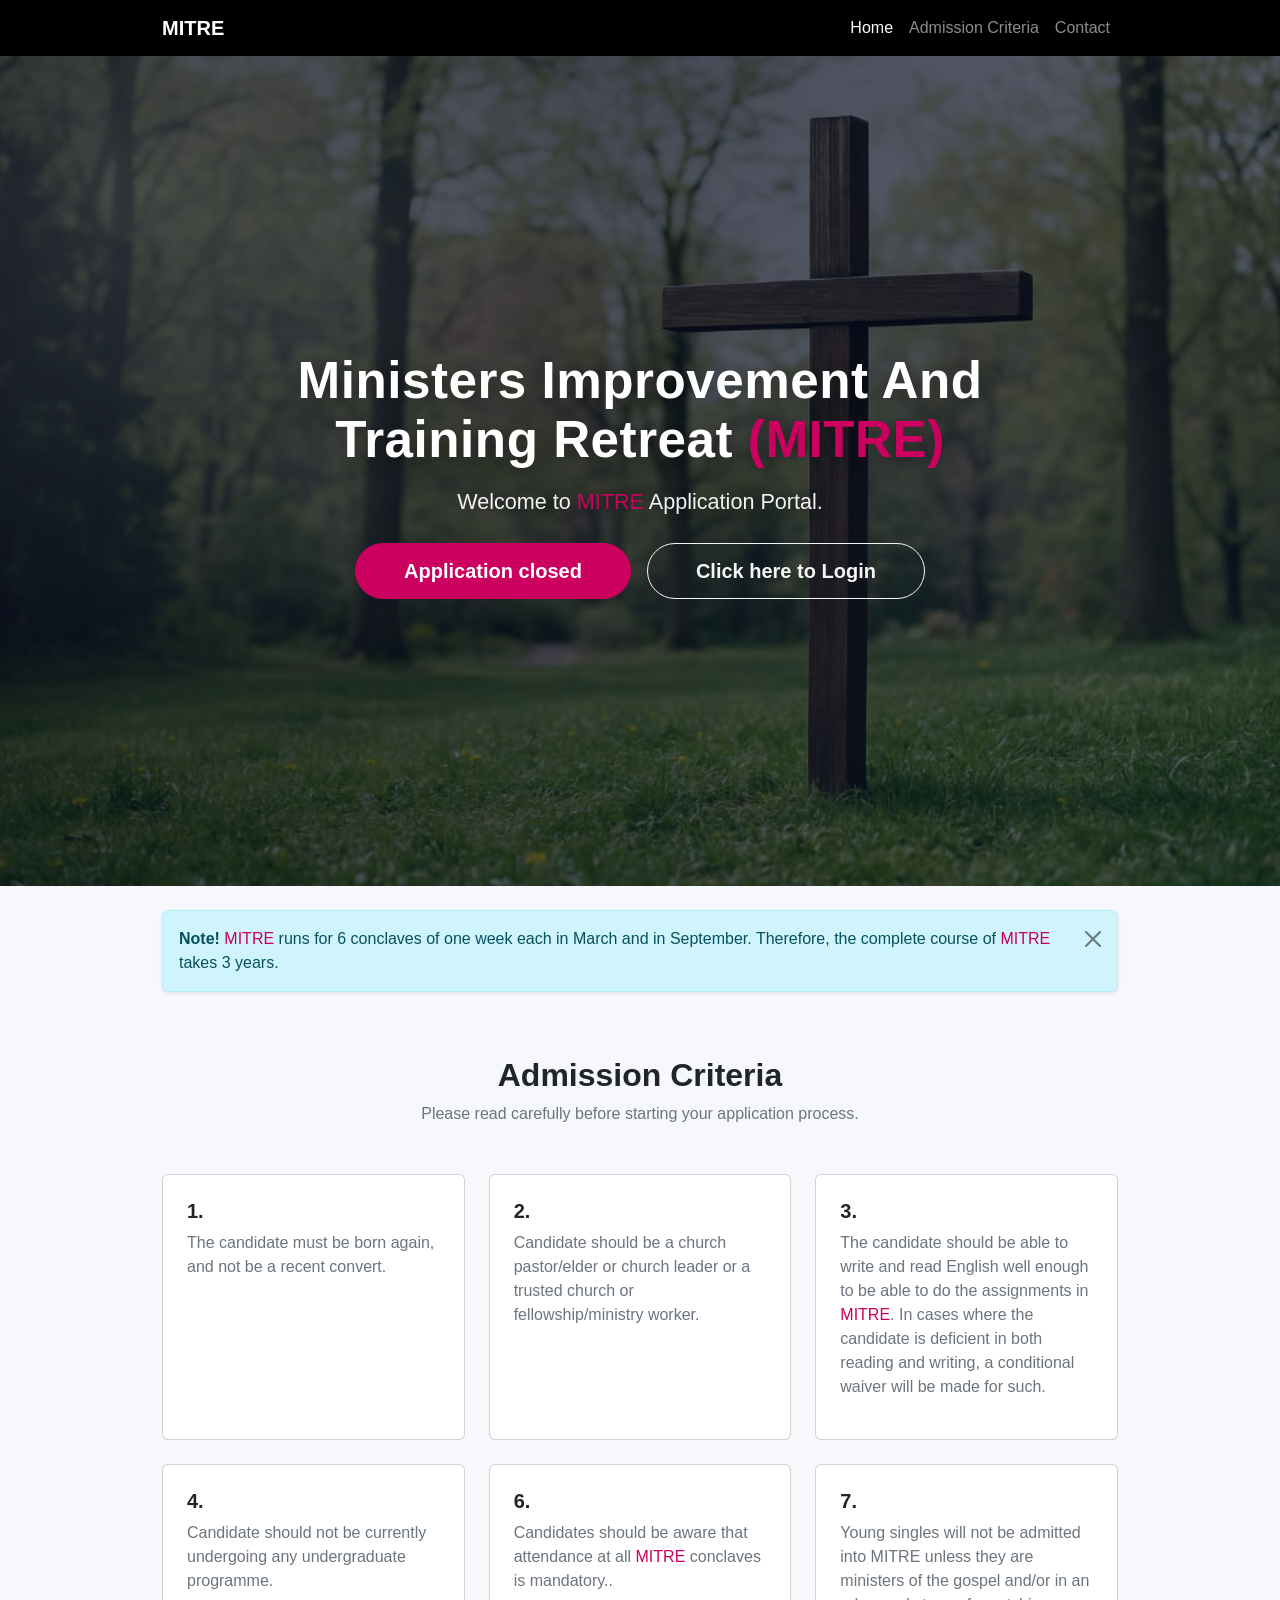
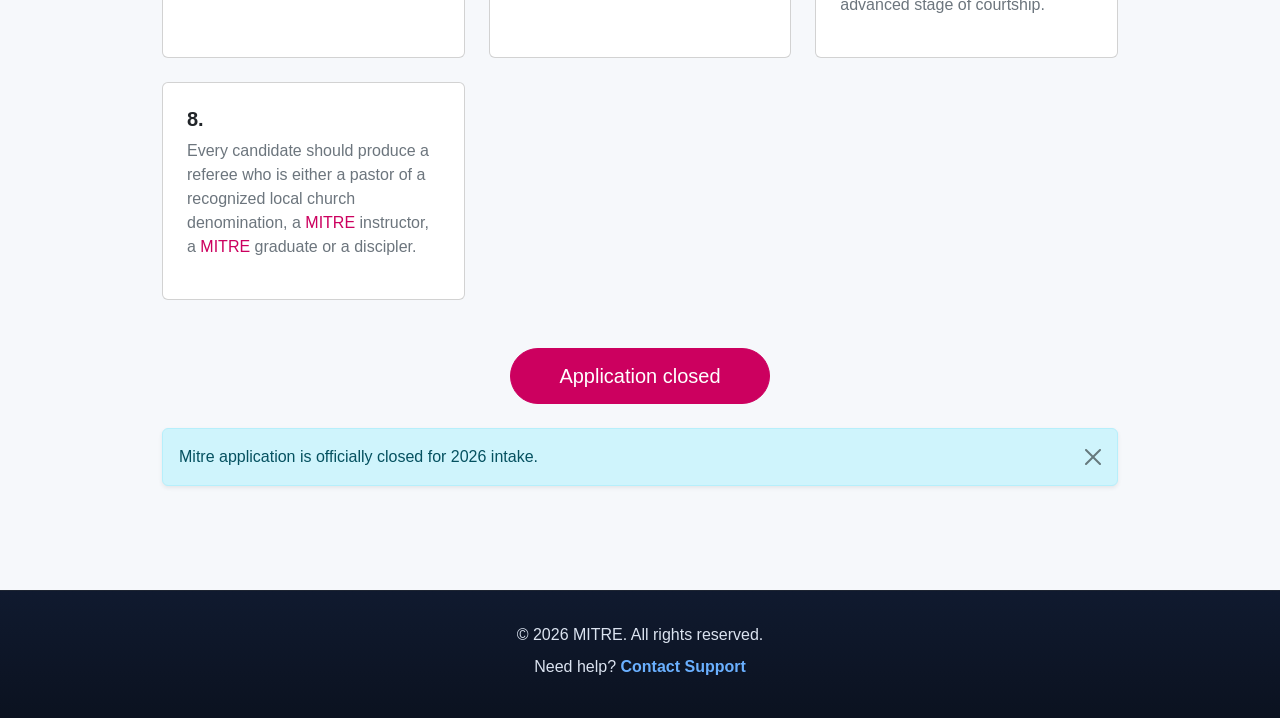
==== index.html @ a61f624f "almost getting close" ====
<!DOCTYPE html>
<html lang="en">

<head>
  <meta charset="UTF-8">
  <meta name="viewport" content="width=device-width, initial-scale=1.0">
  <meta http-equiv="X-UA-Compatible" content="ie=edge">

  <meta name="keywords" content="Discipleship, discipleship works, discipleship labour, discipleship in kaduna state Nigeria, MITRE">
  <meta name="description" content="Ministers Improvement And Training Retreat, MITRE, Threshers Team Ministry, Kaduna">
  <link rel="stylesheet" href="https://cdnjs.cloudflare.com/ajax/libs/font-awesome/6.0.0-beta3/css/all.min.css" />
  <link rel="stylesheet" href="public/assets/css/bootstrap.css" />
  <link rel="stylesheet" href="public/assets/css/styles.css" />
  <link rel="apple-touch-icon" sizes="180x180" href="public/assets/img/apple-touch-icon.png">
  <link rel="icon" type="image/png" sizes="32x32" href="public/assets/img/favicon-32x32.png">
  <link rel="icon" type="image/png" sizes="16x16" href="public/assets/img/favicon-16x16.png">
    <link rel="manifest" href="site.webmanifest">
  <link rel="stylesheet" href="https://cdn.jsdelivr.net/npm/bootstrap-icons@1.13.1/font/bootstrap-icons.min.css">

  <title>MITRE - Application Portal</title>
</head>
    <body class="home-page">
        <!-- Page Loader -->
        <div id="loader" class="page-loader" aria-hidden="true">
            <div class="loader-core">
                <div class="spinner-border text-primary" role="status">
                    <span class="visually-hidden">Loading...</span>
                </div>
                <p class="loader-label mb-0">Loading portal...</p>
            </div>
        </div>
        <!-- Navbar -->
        <nav class="navbar navbar-expand-lg navbar-dark bg-dark">
            <div class="container">
                <a class="navbar-brand fw-bold" href="#">MITRE</a>
                <button class="navbar-toggler" type="button" data-bs-toggle="collapse" data-bs-target="#navbarNav">
                    <span class="navbar-toggler-icon"></span>
                </button>
                <div class="collapse navbar-collapse" id="navbarNav">
                    <ul class="navbar-nav ms-auto">
                        <li class="nav-item"><a class="nav-link active" href="index.html">Home</a></li>
                        <li class="nav-item"><a class="nav-link" href="index.html#criteria">Admission Criteria</a></li>
                        <li class="nav-item"><a class="nav-link" href="index.html#contact">Contact</a></li>
                    </ul>
                </div>
            </div>
        </nav>

        <!-- Hero -->
        <section class="hero">
            <div class="container">
                <h1 class="hero-title">
                    Ministers Improvement And Training Retreat <span class="text-primary">(MITRE)</span>
                </h1>
                <p class="hero-subtitle mb-4">Welcome to <span class="text-primary">MITRE</span> Application Portal.</p>
                <div class="d-flex justify-content-center gap-3 flex-wrap">
                    <!-- <a href="/application/step1" class="btn btn-primary btn-lg px-5 rounded-pill">
                        Start Application
                    </a> -->
                    <a href="javascript:void(0)" class="btn btn-primary btn-lg px-5 rounded-pill">
                        Application closed
                    </a>
                    <a href="public/student/login.html" class="btn btn-outline-light btn-lg px-5 rounded-pill">
                        Click here to Login
                    </a>
                </div>
            </div>
        </section>
        <div class="container">
            <!-- Notice -->
            <div class="alert alert-info alert-dismissible fade show mt-4 shadow-sm" role="alert">
                <strong>Note!</strong> <span class="text-primary">MITRE</span> runs for 6 conclaves of one week each in March and in September. Therefore, the complete course of <span class="text-primary">MITRE</span> takes 3 years.
                <button type="button" class="btn-close" data-bs-dismiss="alert" aria-label="Close"></button>
            </div>
        </div>

        <!-- Criteria List -->
        <section class="steps criteria-list py-5" id="criteria">
            <div class="container">
                <div class="text-center mb-5">
                    <h2 class="fw-bold">Admission Criteria</h2>
                    <p class="text-muted">Please read carefully before starting your application process.</p>
                </div>
                <div class="row g-4">
                    <div class="col-md-6 col-lg-4">
                        <div class="card p-4 h-100">
                            <h5 class="fw-bold">1. </h5>
                            <p class="text-muted">The candidate must be born again, and not be a recent convert.</p>
                        </div>
                    </div>
                    <div class="col-md-6 col-lg-4">
                        <div class="card p-4 h-100">
                            <h5 class="fw-bold">2. </h5>
                            <p class="text-muted">Candidate should be a church pastor/elder or church leader or a trusted church
                                or fellowship/ministry worker.</p>
                        </div>
                    </div>
                    <div class="col-md-6 col-lg-4">
                        <div class="card p-4 h-100">
                            <h5 class="fw-bold">3. </h5>
                            <p class="text-muted">The candidate should be able to write and read English well enough to be able to do the assignments in <span class="text-primary">MITRE</span>. In cases where the candidate is deficient in both reading and writing, a conditional waiver will be made for such.</p>
                        </div>
                    </div>
                    <div class="col-md-6 col-lg-4">
                        <div class="card p-4 h-100">
                            <h5 class="fw-bold">4. </h5>
                            <p class="text-muted">Candidate should not be currently undergoing any undergraduate programme.</p>
                        </div>
                    </div>
                    <div class="col-md-6 col-lg-4">
                        <div class="card p-4 h-100">
                            <h5 class="fw-bold">6. </h5>
                            <p class="text-muted">Candidates should be aware that attendance at all <span class="text-primary">MITRE</span> conclaves is mandatory..</p>
                        </div>
                    </div>
                    <div class="col-md-6 col-lg-4">
                        <div class="card p-4 h-100">
                            <h5 class="fw-bold">7. </h5>
                            <p class="text-muted">Young singles will not be admitted into MITRE unless they are ministers of the gospel and/or in an advanced stage of courtship.</p>
                        </div>
                    </div>
                    <div class="col-md-6 col-lg-4">
                        <div class="card p-4 h-100">
                            <h5 class="fw-bold">8. </h5>
                            <p class="text-muted"> Every candidate should produce a referee who is either a pastor of a recognized local church denomination, a <span class="text-primary">MITRE</span> instructor, a <span class="text-primary">MITRE</span> graduate or a discipler.</p>
                        </div>
                    </div>
                </div>

                <!-- CTA -->
                <div class="text-center mt-5">
                    <!-- <a href="/application/step1" class="btn btn-primary btn-lg rounded-pill px-5">
                        Apply Now
                    </a> -->
                    <a href="javascript:void(0)" class="btn btn-primary btn-lg rounded-pill px-5">
                        Application closed
                    </a>
                </div>

                <!-- Progress Saving Notice -->
                <div class="alert alert-info alert-dismissible fade show mt-4 shadow-sm" role="alert">
                    Mitre application is officially closed for 2026 intake.
                    <button type="button" class="btn-close" data-bs-dismiss="alert" aria-label="Close"></button>
                </div>
            </div>
        </section>

     <!-- Footer -->
    <footer>
        <div class="container text-center">
            <p>&copy; 2026 MITRE. All rights reserved.</p>
            <p id="contact">
                Need help?
                <a href="https://api.whatsapp.com/send?phone=2348034530726&text=Hi,%20please%20i%20need%20help%20registering%20for%20MITRE!" target="_blank" rel="noopener">
                    Contact Support
                </a>
            </p>
        </div>
    </footer>
    <script src="https://cdn.jsdelivr.net/npm/bootstrap@5.3.3/dist/js/bootstrap.bundle.min.js"></script>
    <script>
        window.addEventListener('load', function () {
            var loader = document.getElementById('loader');
            if (!loader) {
                return;
            }

            loader.classList.add('is-hidden');
            loader.addEventListener('transitionend', function () {
                loader.remove();
            }, { once: true });
        });
    </script>
</body>

</html>
---- public/assets/css/styles.css ----
:root {
	--brand-primary: #0d6efd;
	--hero-overlay-start: rgba(5, 10, 24, 0.8);
	--hero-overlay-end: rgba(8, 18, 44, 0.58);
	--footer-bg: #0b1220;
	--footer-text: #dbe3f0;
}

.home-page {
	min-height: 100vh;
	background: #f6f8fb;
}

.home-page .navbar {
	box-shadow: 0 8px 24px rgba(0, 0, 0, 0.22);
}

.home-page .hero {
	position: relative;
	display: flex;
	align-items: center;
	justify-content: center;
	text-align: center;
	color: #ffffff;
	min-height: calc(100vh - 70px);
	padding: clamp(5rem, 10vh, 8rem) 0 clamp(4rem, 9vh, 6.5rem);
	overflow: hidden;
	isolation: isolate;
	background: #0e1d3a;
}

.home-page .hero::before {
	content: "";
	position: absolute;
	inset: 0;
	z-index: -2;
	background:
		linear-gradient(135deg, var(--hero-overlay-start), var(--hero-overlay-end)),
		url("../img/reg-img.jpeg") center center / cover no-repeat;
	transform: scale(1.02);
}

.home-page .hero::after {
	content: "";
	position: absolute;
	inset: 0;
	z-index: -1;
	background: radial-gradient(circle at 10% 20%, rgba(255, 255, 255, 0.13), transparent 40%);
}

.home-page .hero .container {
	max-width: 900px;
}

.home-page .hero-title {
	font-size: clamp(2rem, 4vw, 3.6rem);
	font-weight: 800;
	line-height: 1.15;
	letter-spacing: 0.01em;
	text-wrap: balance;
	margin-bottom: 1rem;
	text-shadow: 0 3px 20px rgba(0, 0, 0, 0.38);
}

.home-page .hero-subtitle {
	font-size: clamp(1.05rem, 1.8vw, 1.35rem);
	font-weight: 500;
	color: rgba(255, 255, 255, 0.94);
	max-width: 760px;
	margin-left: auto;
	margin-right: auto;
	text-shadow: 0 2px 12px rgba(0, 0, 0, 0.35);
}

.home-page .hero .btn {
	font-weight: 600;
}

.home-page .page-loader {
	position: fixed;
	inset: 0;
	display: grid;
	place-items: center;
	background: linear-gradient(160deg, #0a1428, #13284f);
	z-index: 2000;
	transition: opacity 0.35s ease, visibility 0.35s ease;
}

.home-page .loader-core {
	display: flex;
	flex-direction: column;
	align-items: center;
	gap: 0.9rem;
}

.home-page .loader-label {
	color: rgba(255, 255, 255, 0.92);
	font-size: 0.98rem;
	font-weight: 500;
	letter-spacing: 0.02em;
}

.home-page .page-loader.is-hidden {
	opacity: 0;
	visibility: hidden;
}

.home-page footer {
	margin-top: 2.5rem;
	padding: 2rem 0;
	background: linear-gradient(180deg, #101a2f, var(--footer-bg));
	color: var(--footer-text);
	border-top: 1px solid rgba(255, 255, 255, 0.08);
}

.home-page footer p {
	margin-bottom: 0.45rem;
}

.home-page footer a {
	color: #6ab0ff;
	text-decoration: none;
	font-weight: 600;
}

.home-page footer a:hover,
.home-page footer a:focus {
	color: #9dcbff;
	text-decoration: underline;
}

@media (max-width: 768px) {
	.home-page .hero {
		min-height: calc(100vh - 62px);
		padding: 4.6rem 0 4rem;
	}

	.home-page .hero-title {
		font-size: clamp(1.75rem, 8vw, 2.35rem);
	}

	.home-page .hero-subtitle {
		font-size: 1rem;
	}

	.home-page .hero .btn {
		width: min(280px, 90%);
	}
}
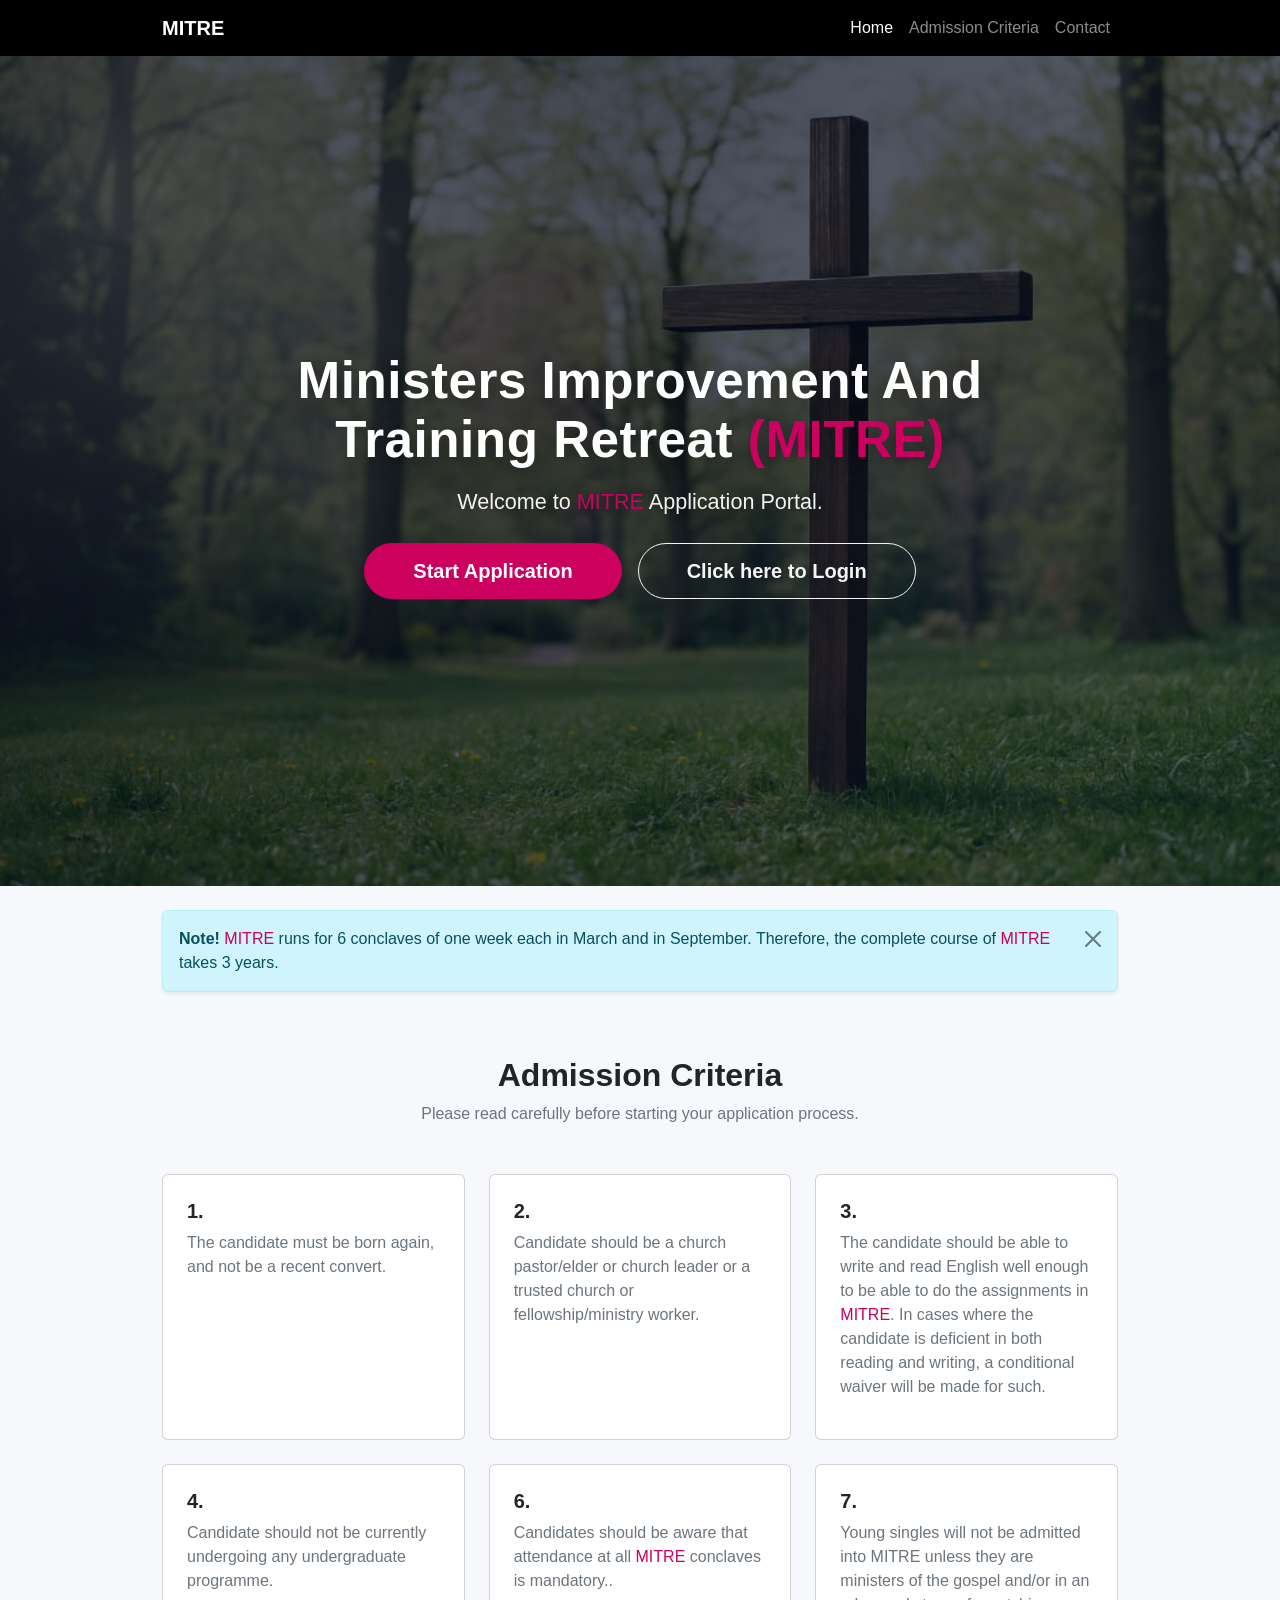
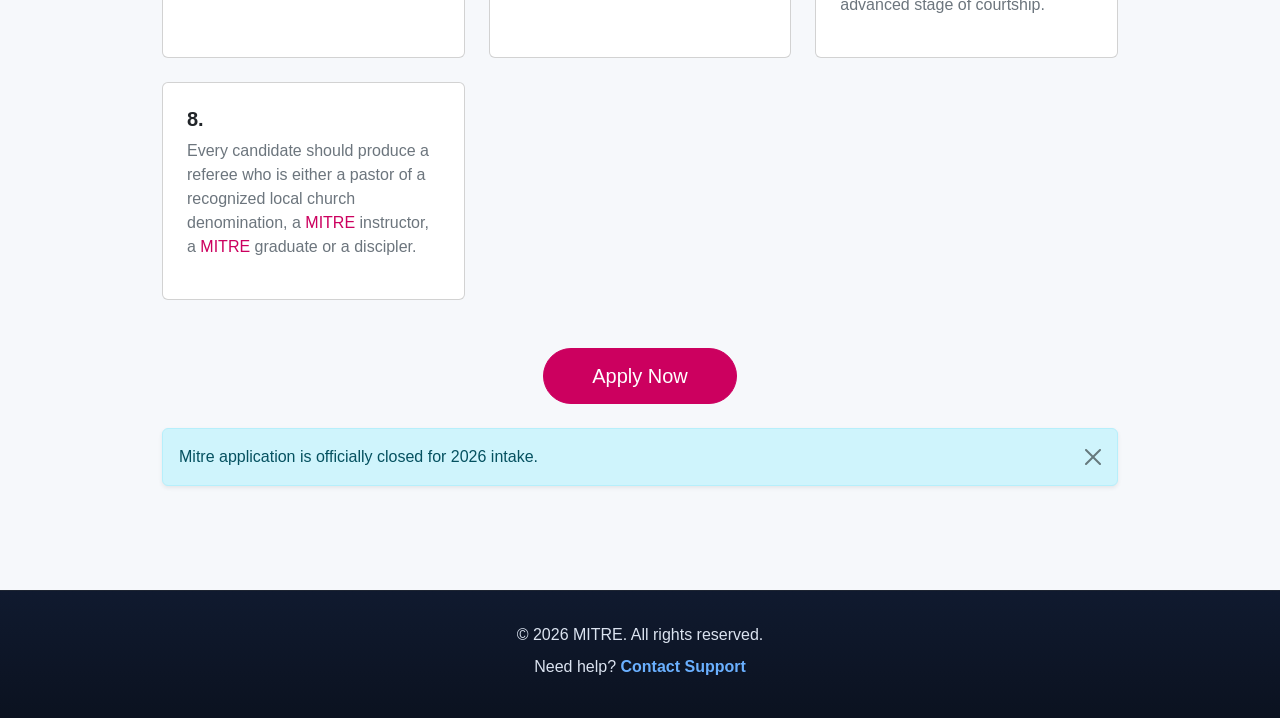
==== commit 0b39ae0f: "application student side" ====
--- a/index.html
+++ b/index.html
@@ -18,7 +18,7 @@
     <link rel="manifest" href="site.webmanifest">
   <link rel="stylesheet" href="https://cdn.jsdelivr.net/npm/bootstrap-icons@1.13.1/font/bootstrap-icons.min.css">
 
-  <title>MITRE - Application Portal</title>
+  <title>MITRE Application Portal</title>
 </head>
     <body class="home-page">
         <!-- Page Loader -->
@@ -55,12 +55,12 @@
                 </h1>
                 <p class="hero-subtitle mb-4">Welcome to <span class="text-primary">MITRE</span> Application Portal.</p>
                 <div class="d-flex justify-content-center gap-3 flex-wrap">
-                    <!-- <a href="/application/step1" class="btn btn-primary btn-lg px-5 rounded-pill">
+                    <a href="public/application/" class="btn btn-primary btn-lg px-5 rounded-pill">
                         Start Application
+                    </a>
+                    <!-- <a href="javascript:void(0)" class="btn btn-primary btn-lg px-5 rounded-pill">
+                        Application closed
                     </a> -->
-                    <a href="javascript:void(0)" class="btn btn-primary btn-lg px-5 rounded-pill">
-                        Application closed
-                    </a>
                     <a href="public/student/login.html" class="btn btn-outline-light btn-lg px-5 rounded-pill">
                         Click here to Login
                     </a>
@@ -130,12 +130,12 @@
 
                 <!-- CTA -->
                 <div class="text-center mt-5">
-                    <!-- <a href="/application/step1" class="btn btn-primary btn-lg rounded-pill px-5">
+                    <a href="public/application/" class="btn btn-primary btn-lg rounded-pill px-5">
                         Apply Now
+                    </a>
+                    <!-- <a href="javascript:void(0)" class="btn btn-primary btn-lg rounded-pill px-5">
+                        Application closed
                     </a> -->
-                    <a href="javascript:void(0)" class="btn btn-primary btn-lg rounded-pill px-5">
-                        Application closed
-                    </a>
                 </div>
 
                 <!-- Progress Saving Notice -->
--- a/public/assets/css/styles.css
+++ b/public/assets/css/styles.css
@@ -129,7 +129,331 @@
 	text-decoration: underline;
 }
 
+.application-page {
+	min-height: 100vh;
+	background: #f6f8fb;
+	display: flex;
+	flex-direction: column;
+}
+
+.application-page .navbar {
+	box-shadow: 0 8px 24px rgba(0, 0, 0, 0.22);
+}
+
+.application-page .portal-hero {
+	background: linear-gradient(135deg, #0e1d3a, #164a8a);
+	color: #fff;
+	padding: 2.75rem 0 4rem;
+}
+
+.application-page .portal-hero h1,
+.application-page .portal-hero h2 {
+	font-weight: 800;
+}
+
+.application-page .form-card {
+	max-width: 960px;
+	margin: -2rem auto 3rem;
+	border: 0;
+	border-radius: 1rem;
+	box-shadow: 0 12px 32px rgba(13, 31, 61, 0.12);
+}
+
+.application-page .btn {
+	border-radius: 50rem;
+	font-weight: 600;
+}
+
+.application-page .btn-primary {
+	box-shadow: 0 5px 12px rgba(13, 110, 253, 0.2);
+}
+
+.application-page .application-stepper {
+	display: flex;
+	gap: 0.5rem;
+	margin: 0 0 0.7rem;
+	padding: 0;
+	list-style: none;
+}
+
+.application-page .application-step {
+	display: flex;
+	align-items: center;
+	gap: 0.45rem;
+	flex: 1 1 0;
+	min-width: 0;
+	padding: 0.55rem 0.7rem;
+	border: 1px solid #dfe5ec;
+	border-radius: 0.55rem;
+	color: #6c757d;
+	font-size: 0.82rem;
+	font-weight: 600;
+	line-height: 1.2;
+}
+
+.application-page .application-step.active {
+	border-color: #164a8a;
+	background: #edf4fc;
+	color: #164a8a;
+	box-shadow: inset 0 -3px 0 #164a8a;
+}
+
+.application-page .step-number {
+	display: grid;
+	place-items: center;
+	flex: 0 0 1.55rem;
+	height: 1.55rem;
+	border-radius: 50%;
+	background: #e9ecef;
+	font-size: 0.75rem;
+}
+
+.application-page .application-step.active .step-number {
+	background: #164a8a;
+	color: #fff;
+}
+
+.application-page .step-name {
+	min-width: 0;
+	overflow-wrap: anywhere;
+}
+
+.application-page .application-save-hint {
+	margin: 0 0 1.25rem;
+	color: #39704c;
+	font-size: 0.82rem;
+	font-weight: 600;
+}
+
+.application-page .referee-link-note {
+	color: #495057;
+	line-height: 1.55;
+}
+
+.application-page .referee-link-input {
+	cursor: copy;
+}
+
+.application-page .passport-upload-area {
+	display: flex;
+	flex-direction: column;
+	align-items: center;
+	justify-content: center;
+	min-height: 190px;
+	padding: 1.5rem;
+	border: 2px dashed #b8c7d9;
+	border-radius: 0.75rem;
+	background: #f8fbff;
+	color: #164a8a;
+	cursor: pointer;
+	text-align: center;
+	transition: border-color 0.2s ease, background-color 0.2s ease;
+}
+
+.application-page .passport-upload-area:hover,
+.application-page .passport-upload-area:focus-within {
+	border-color: #164a8a;
+	background: #edf4fc;
+}
+
+.application-page .passport-upload-icon {
+	font-size: 2rem;
+}
+
+.application-page .passport-upload-title {
+	margin-top: 0.5rem;
+	font-weight: 700;
+}
+
+.application-page .passport-upload-help {
+	margin-top: 0.25rem;
+	color: #6c757d;
+	font-size: 0.85rem;
+}
+
+.application-page .passport-preview {
+	display: flex;
+	align-items: center;
+	gap: 1rem;
+	padding: 0.85rem;
+	border: 1px solid #dfe5ec;
+	border-radius: 0.75rem;
+	background: #fff;
+}
+
+.application-page .passport-preview-image {
+	width: 76px;
+	height: 92px;
+	border-radius: 0.4rem;
+	object-fit: cover;
+	background: #e9ecef;
+}
+
+.application-page .passport-file-details {
+	display: flex;
+	flex: 1 1 auto;
+	min-width: 0;
+	flex-direction: column;
+	gap: 0.2rem;
+}
+
+.application-page .passport-file-details strong {
+	overflow-wrap: anywhere;
+}
+
+.application-page .passport-file-actions {
+	display: flex;
+	flex-wrap: wrap;
+	justify-content: flex-end;
+	gap: 0.4rem;
+}
+
+.application-page .application-toast {
+	margin-top: 0.65rem;
+	padding: 0.75rem 1rem;
+	border-radius: 0.5rem;
+	background: #198754;
+	box-shadow: 0 8px 24px rgba(13, 31, 61, 0.2);
+	color: #fff;
+	font-size: 0.9rem;
+	font-weight: 600;
+	opacity: 0;
+	transform: translateY(0.5rem);
+	transition: opacity 0.2s ease, transform 0.2s ease;
+}
+
+.application-page .application-toast.show {
+	opacity: 1;
+	transform: translateY(0);
+}
+
+.application-page .application-toast-danger {
+	background: #b02a37;
+}
+
+.application-page .step-description {
+	margin-top: -0.45rem;
+	margin-bottom: 1.25rem;
+	color: #6c757d;
+	font-size: 0.92rem;
+}
+
+.application-page .form-section-heading {
+	margin-top: 0.85rem;
+	padding-top: 0.85rem;
+	border-top: 1px solid #e9ecef;
+	color: #164a8a;
+	font-size: 0.78rem;
+	font-weight: 800;
+	letter-spacing: 0.08em;
+	text-transform: uppercase;
+}
+
+.application-page .form-section-heading:first-child {
+	margin-top: 0;
+	padding-top: 0;
+	border-top: 0;
+}
+
+.application-page .form-label {
+	display: flex;
+	align-items: center;
+	justify-content: space-between;
+	gap: 0.65rem;
+	font-weight: 600;
+}
+
+.application-page .field-required,
+.application-page .field-optional {
+	flex: 0 0 auto;
+	font-size: 0.68rem;
+	font-weight: 700;
+	letter-spacing: 0.02em;
+	text-transform: uppercase;
+}
+
+.application-page .field-required {
+	color: #a61e2d;
+}
+
+.application-page .field-optional {
+	color: #6c757d;
+	font-weight: 600;
+}
+
+.application-page .field-help {
+	margin-top: 0.35rem;
+}
+
+.application-page .form-control:focus,
+.application-page .form-select:focus {
+	box-shadow: 0 0 0 0.2rem rgba(22, 74, 138, 0.15);
+}
+
+.application-page .form-control.is-invalid:focus,
+.application-page .form-select.is-invalid:focus {
+	box-shadow: 0 0 0 0.2rem rgba(166, 30, 45, 0.15);
+}
+
+.application-page .invalid-feedback.d-block {
+	margin-top: 0.35rem;
+}
+
+.application-page .application-content {
+	flex: 1;
+}
+
+.application-page footer {
+	margin-top: auto;
+	padding: 2rem 0;
+	background: #212529;
+	color: #adb5bd;
+}
+
+.application-page footer p {
+	margin-bottom: 0.45rem;
+}
+
+.application-page footer a {
+	color: #f8f9fa;
+	font-weight: 600;
+	text-decoration: none;
+}
+
+.application-page footer a:hover,
+.application-page footer a:focus {
+	color: #6ab0ff;
+	text-decoration: underline;
+}
+
 @media (max-width: 768px) {
+	.application-page .passport-preview {
+		align-items: flex-start;
+		flex-wrap: wrap;
+	}
+
+	.application-page .passport-file-actions {
+		width: 100%;
+		justify-content: flex-start;
+	}
+
+	.application-page .application-stepper {
+	gap: 0.35rem;
+	}
+
+	.application-page .application-step {
+	align-items: flex-start;
+	flex-direction: column;
+	gap: 0.3rem;
+	padding: 0.6rem 0.55rem;
+	font-size: 0.74rem;
+	}
+
+	.application-page .application-step.active {
+	background: #e3effc;
+	box-shadow: inset 0 -3px 0 #164a8a, 0 0 0 2px rgba(22, 74, 138, 0.12);
+	}
+
 	.home-page .hero {
 		min-height: calc(100vh - 62px);
 		padding: 4.6rem 0 4rem;
